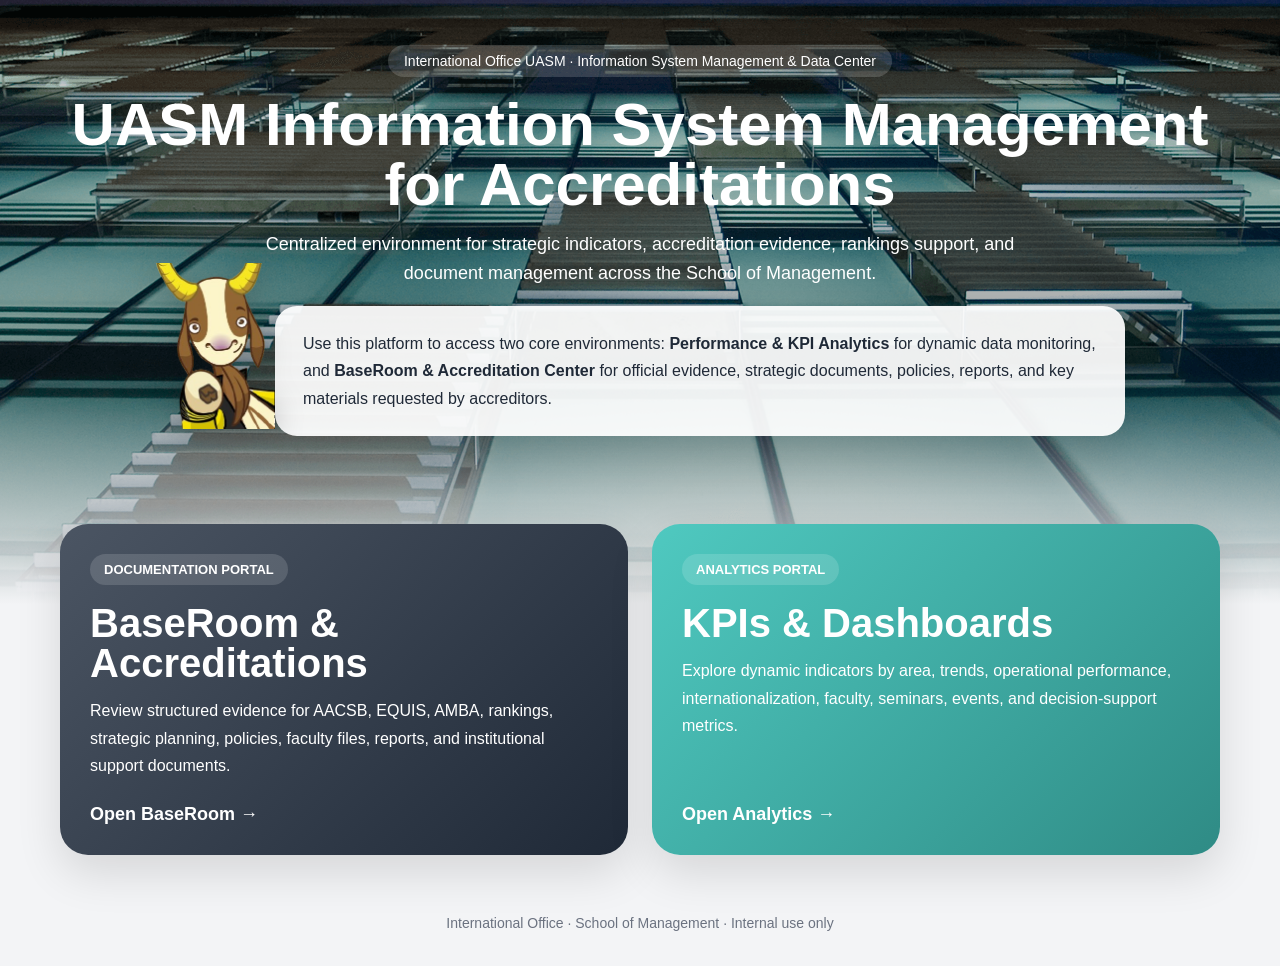
==== web/index.html @ 5907595f "Rename UASM KPIs & Baseroom Center.html to index.html" ====
<!DOCTYPE html>
<html lang="en">
<head>
    <meta charset="UTF-8">
    <meta name="viewport" content="width=device-width, initial-scale=1.0">
    <title>UASM Information System Management for Accreditations</title>

    <style>

        :root {
            /* Backgrounds */
            --bg-page:       #f3f4f6;
            --bg-white:      #ffffff;
            --bg-glass:      rgba(255, 255, 255, 0.93);
            --bg-badge:      rgba(255, 255, 255, 0.14);
            --bg-eyebrow:    rgba(255, 255, 255, 0.16);

            /* Brand palette */
            --teal-light:    #4fc9c0;
            --teal-dark:     #2f8b85;
            --slate-mid:     #4b5563;
            --slate-dark:    #1f2937;

            /* Text */
            --text-primary:  #1f2937;
            --text-muted:    #6b7280;
            --text-white:    #ffffff;

            /* Effects */
            --shadow-card:   0 18px 45px rgba(0, 0, 0, 0.12);

            /* Spacing scale */
            --space-xs:  8px;
            --space-sm:  14px;
            --space-md:  20px;
            --space-lg:  28px;
            --space-xl:  45px;

            /* Border radii */
            --radius-pill:  30px;
            --radius-card:  28px;
            --radius-panel: 22px;
        }

        *,
        *::before,
        *::after {
            margin:     0;
            padding:    0;
            box-sizing: border-box;
        }

        body {
            font-family: Arial, Helvetica, sans-serif;
            background:  var(--bg-page);
            color:       var(--text-primary);
        }

        .hero {
            min-height: 520px;
            position:   relative;
            padding:    var(--space-xl) var(--space-md) 150px;

            /* Dark overlay + cover image */
            background:
                linear-gradient(to bottom,
                    rgba(0, 0, 0, 0.20),
                    rgba(0, 0, 0, 0.40)
                ),
                url("imagenes/SantodomingoCover.png") center center / cover no-repeat;
        }

        /* Fade the hero into the page background at the bottom */
        .hero::after {
            content:  "";
            position: absolute;
            inset:    0;
            background: linear-gradient(
                to bottom,
                rgba(255, 255, 255, 0) 65%,
                var(--bg-page)         100%
            );
        }

        /* --- Hero inner wrapper (sits above ::after) --- */
        .hero__content {
            position:   relative;
            z-index:    2;
            max-width:  1200px;
            margin:     auto;
            text-align: center;
            color:      var(--text-white);
        }

        /* Small pill above the title */
        .hero__eyebrow {
            display:       inline-block;
            background:    var(--bg-eyebrow);
            padding:       var(--space-xs) 16px;
            border-radius: var(--radius-pill);
            font-size:     14px;
            margin-bottom: 18px;
        }

        .hero__title {
            font-size:     60px;
            font-weight:   800;
            line-height:   1;
            margin-bottom: 15px;
        }

        .hero__subtitle {
            max-width:   800px;
            margin:      auto;
            line-height: 1.6;
            font-size:   18px;
        }

        /* --- Row containing the logo + description panel --- */
        .hero__box-row {
            display:         flex;
            justify-content: center;
            align-items:     center;
            gap:             0px;
            flex-wrap:       wrap;
            margin-top:      0px;
        }

        .hero__logo {
            width:120px;
            height:auto;
            position:relative;
            top:-25px;
            filter: drop-shadow(0 8px 14px rgba(0, 0, 0, 0.18));
        }

        /* Frosted-glass description card */
        .hero__panel {
            background:    var(--bg-glass);
            color:         var(--text-primary);
            max-width:     850px;
            padding:       24px var(--space-lg);
            border-radius: var(--radius-panel);
            box-shadow:    var(--shadow-card);
            text-align:    left;
        }

        .hero__panel p {
            line-height: 1.7;
            font-size:   16px;
        }

        .main {
            position:   relative;
            z-index:    5;
            max-width:  1200px;
            margin:     -80px auto 50px;
            padding:    0 var(--space-md);
        }

        /* Two-column card grid */
        .cards {
            display:               grid;
            grid-template-columns: 1fr 1fr;
            gap:                   24px;
        }

        /* --- Base card --- */
        .card {
            min-height:     290px;
            border-radius:  var(--radius-card);
            padding:        30px;
            color:          var(--text-white);
            text-decoration: none;
            display:        flex;
            flex-direction: column;
            justify-content: space-between;
            box-shadow:     var(--shadow-card);
            transition:     transform 0.25s ease;
        }

        .card:hover {
            transform: translateY(-6px);
        }

        /* Card colour variants */
        .card--analytics {
            background: linear-gradient(135deg, var(--teal-light), var(--teal-dark));
        }

        .card--baseroom {
            background: linear-gradient(135deg, var(--slate-mid), var(--slate-dark));
        }

        /* Small pill inside card */
        .card__badge {
            display:       inline-block;
            background:    var(--bg-badge);
            padding:       var(--space-xs) var(--space-sm);
            border-radius: var(--radius-pill);
            font-size:     13px;
            font-weight:   bold;
        }

        .card__title {
            font-size:   40px;
            line-height: 1;
            margin:      18px 0 14px;
        }

        .card__description {
            line-height: 1.7;
            font-size:   16px;
        }

        .card__link {
            margin-top:  25px;
            font-weight: bold;
            font-size:   18px;
        }

        .footer {
            text-align: center;
            color:      var(--text-muted);
            padding:    10px var(--space-md) 35px;
            font-size:  14px;
        }

        @media (max-width: 900px) {

            .hero__title {
                font-size: 42px;
            }

            .hero__box-row {
                flex-direction: column;
            }

            .hero__logo {
                width: 90px;
            }

            .cards {
                grid-template-columns: 1fr;
            }
        }

    </style>
</head>

<body>

    <header class="hero">

        <div class="hero__content">

            <div class="hero__eyebrow">
                International Office UASM · Information System Management &amp; Data Center
            </div>

            <h1 class="hero__title">UASM Information System Management for Accreditations</h1>

            <p class="hero__subtitle">
                Centralized environment for strategic indicators, accreditation evidence,
                rankings support, and document management across the School of Management.
            </p>

            <div class="hero__box-row">

                <img
                    src="imagenes/seneca_principal.png"
                    alt="Seneca logo"
                    class="hero__logo"
                >

                <div class="hero__panel">
                    <p>
                        Use this platform to access two core environments:
                        <strong>Performance &amp; KPI Analytics</strong> for dynamic data monitoring,
                        and <strong>BaseRoom &amp; Accreditation Center</strong> for official evidence,
                        strategic documents, policies, reports, and key materials requested by accreditors.
                    </p>
                </div>

            </div>

        </div>

    </header><!-- /hero -->

    <main class="main">

        <div class="cards">

            <!-- BaseRoom card -->
            <a href="Baseroom/Web Baseroom - Pag. Principal.html" class="card card--baseroom">

                <div>
                    <div class="card__badge">DOCUMENTATION PORTAL</div>

                    <h2 class="card__title">BaseRoom &amp; Accreditations</h2>

                    <p class="card__description">
                        Review structured evidence for AACSB, EQUIS, AMBA, rankings,
                        strategic planning, policies, faculty files, reports,
                        and institutional support documents.
                    </p>
                </div>

                <div class="card__link">Open BaseRoom →</div>

            </a>

            <!-- Analytics card -->
            <a href="KPIs/Web KPIs - Pag. Principal.html" class="card card--analytics">

                <div>
                    <div class="card__badge">ANALYTICS PORTAL</div>

                    <h2 class="card__title">KPIs &amp; Dashboards</h2>

                    <p class="card__description">
                        Explore dynamic indicators by area, trends, operational performance,
                        internationalization, faculty, seminars, events, and decision-support metrics.
                    </p>
                </div>

                <div class="card__link">Open Analytics →</div>

            </a>
        </div>

    </main><!-- /main -->

    <footer class="footer">
        International Office · School of Management · Internal use only
    </footer>

</body>
</html>
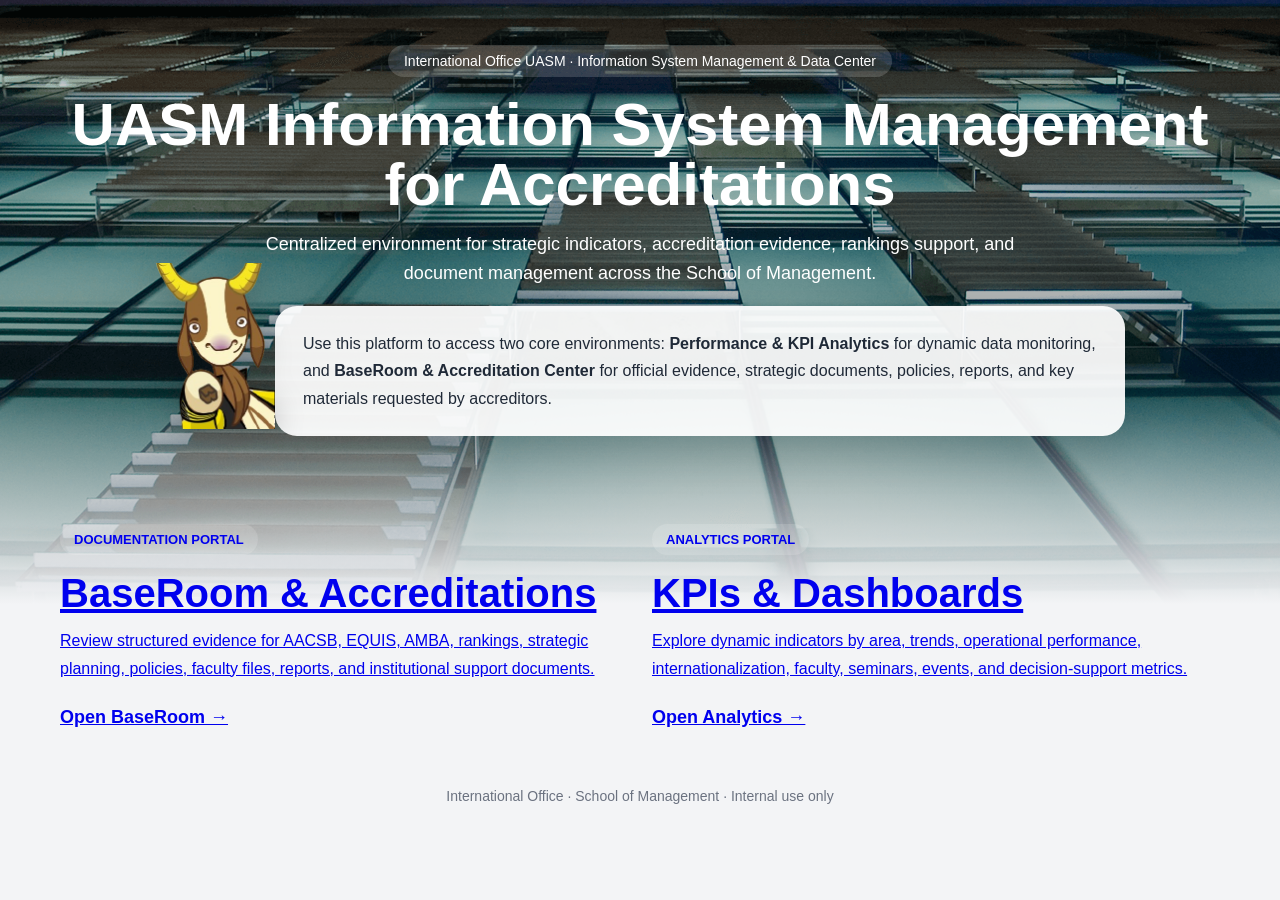
==== commit 5a806c0e: "Create index.html" ====
--- a/web/index.html
+++ b/web/index.html
@@ -293,7 +293,7 @@
         <div class="cards">
 
             <!-- BaseRoom card -->
-            <a href="Baseroom/Web Baseroom - Pag. Principal.html" class="card card--baseroom">
+            <a href="Baseroom/Web Baseroom - Pag. Principal.html">
 
                 <div>
                     <div class="card__badge">DOCUMENTATION PORTAL</div>
@@ -312,7 +312,7 @@
             </a>
 
             <!-- Analytics card -->
-            <a href="KPIs/Web KPIs - Pag. Principal.html" class="card card--analytics">
+            <a href="KPIs/Web KPIs - Pag. Principal.html">
 
                 <div>
                     <div class="card__badge">ANALYTICS PORTAL</div>
